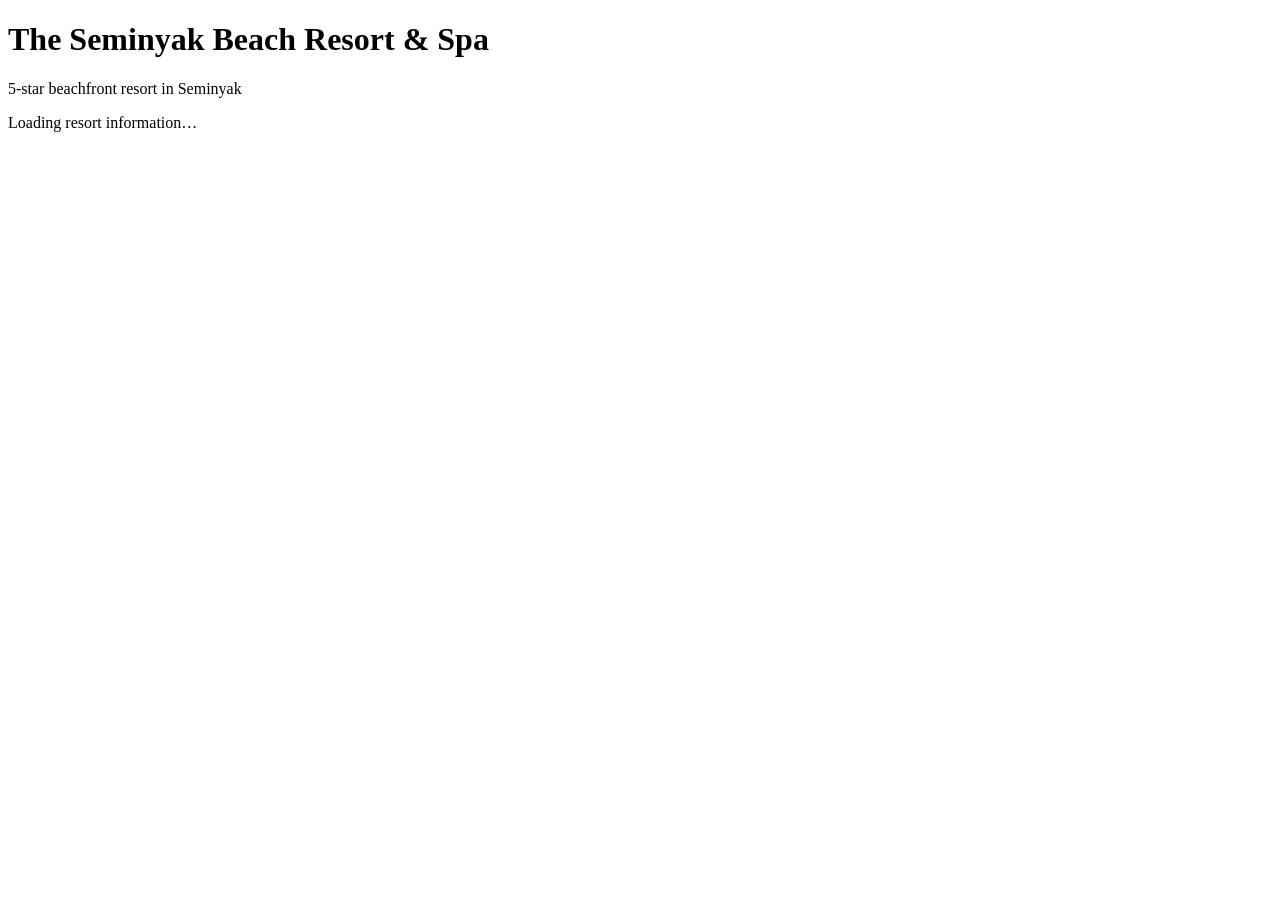
==== index.html @ 2ed4f2e4 "Add files via upload" ====
<!doctype html>
<html lang="en">
  <head>
    <meta charset="utf-8">
    <meta name="viewport" content="width=device-width, initial-scale=1">
    <meta name="theme-color" content="#263a34">
    <meta
      name="description"
      content="Discover dining, wellness, activities, and guest information at The Seminyak Beach Resort & Spa."
    >
    <meta property="og:type" content="website">
    <meta property="og:title" content="The Seminyak Beach Resort & Spa">
    <meta
      property="og:description"
      content="Your guide to dining, wellness, activities, and resort information."
    >
    <meta
      property="og:image"
      content="images/e98945f9-5d6e-4651-9211-f8a3d608f30f_Untitled-design.png"
    >
    <title>The Seminyak Beach Resort & Spa</title>
    <link
      rel="icon"
      href="images/e98945f9-5d6e-4651-9211-f8a3d608f30f_Untitled-design.png"
    >
    <link
      rel="stylesheet"
      href="https://cdn.jsdelivr.net/npm/bootstrap-icons@1.13.1/font/bootstrap-icons.min.css"
    >
    <link rel="stylesheet" href="styles/site.css">
    <script src="scripts/app.js" defer></script>
  </head>
  <body>
    <div class="page-backdrop" aria-hidden="true">
      <span class="background-image" id="background-image"></span>
      <span class="background-overlay" id="background-overlay"></span>
      <span class="glow glow-one"></span>
      <span class="glow glow-two"></span>
    </div>

    <main class="page-shell">
      <header class="profile" id="profile" aria-labelledby="profile-name">
        <div class="avatar-wrap" id="avatar-wrap" hidden>
          <img class="avatar" id="avatar" src="" alt="">
        </div>
        <p class="eyebrow" id="eyebrow"></p>
        <h1 id="profile-name">The Seminyak Beach Resort &amp; Spa</h1>
        <p class="profile-description" id="profile-description">
          5-star beachfront resort in Seminyak
        </p>
        <nav class="social-links" id="social-links" aria-label="Social media and contact"></nav>
      </header>

      <div class="content-status" id="content-status" role="status">
        <span class="status-dot" aria-hidden="true"></span>
        Loading resort information…
      </div>

      <div class="sections" id="sections" aria-live="polite"></div>

      <noscript>
        <div class="content-error">
          Please enable JavaScript to view the resort links.
        </div>
      </noscript>
    </main>
  </body>
</html>
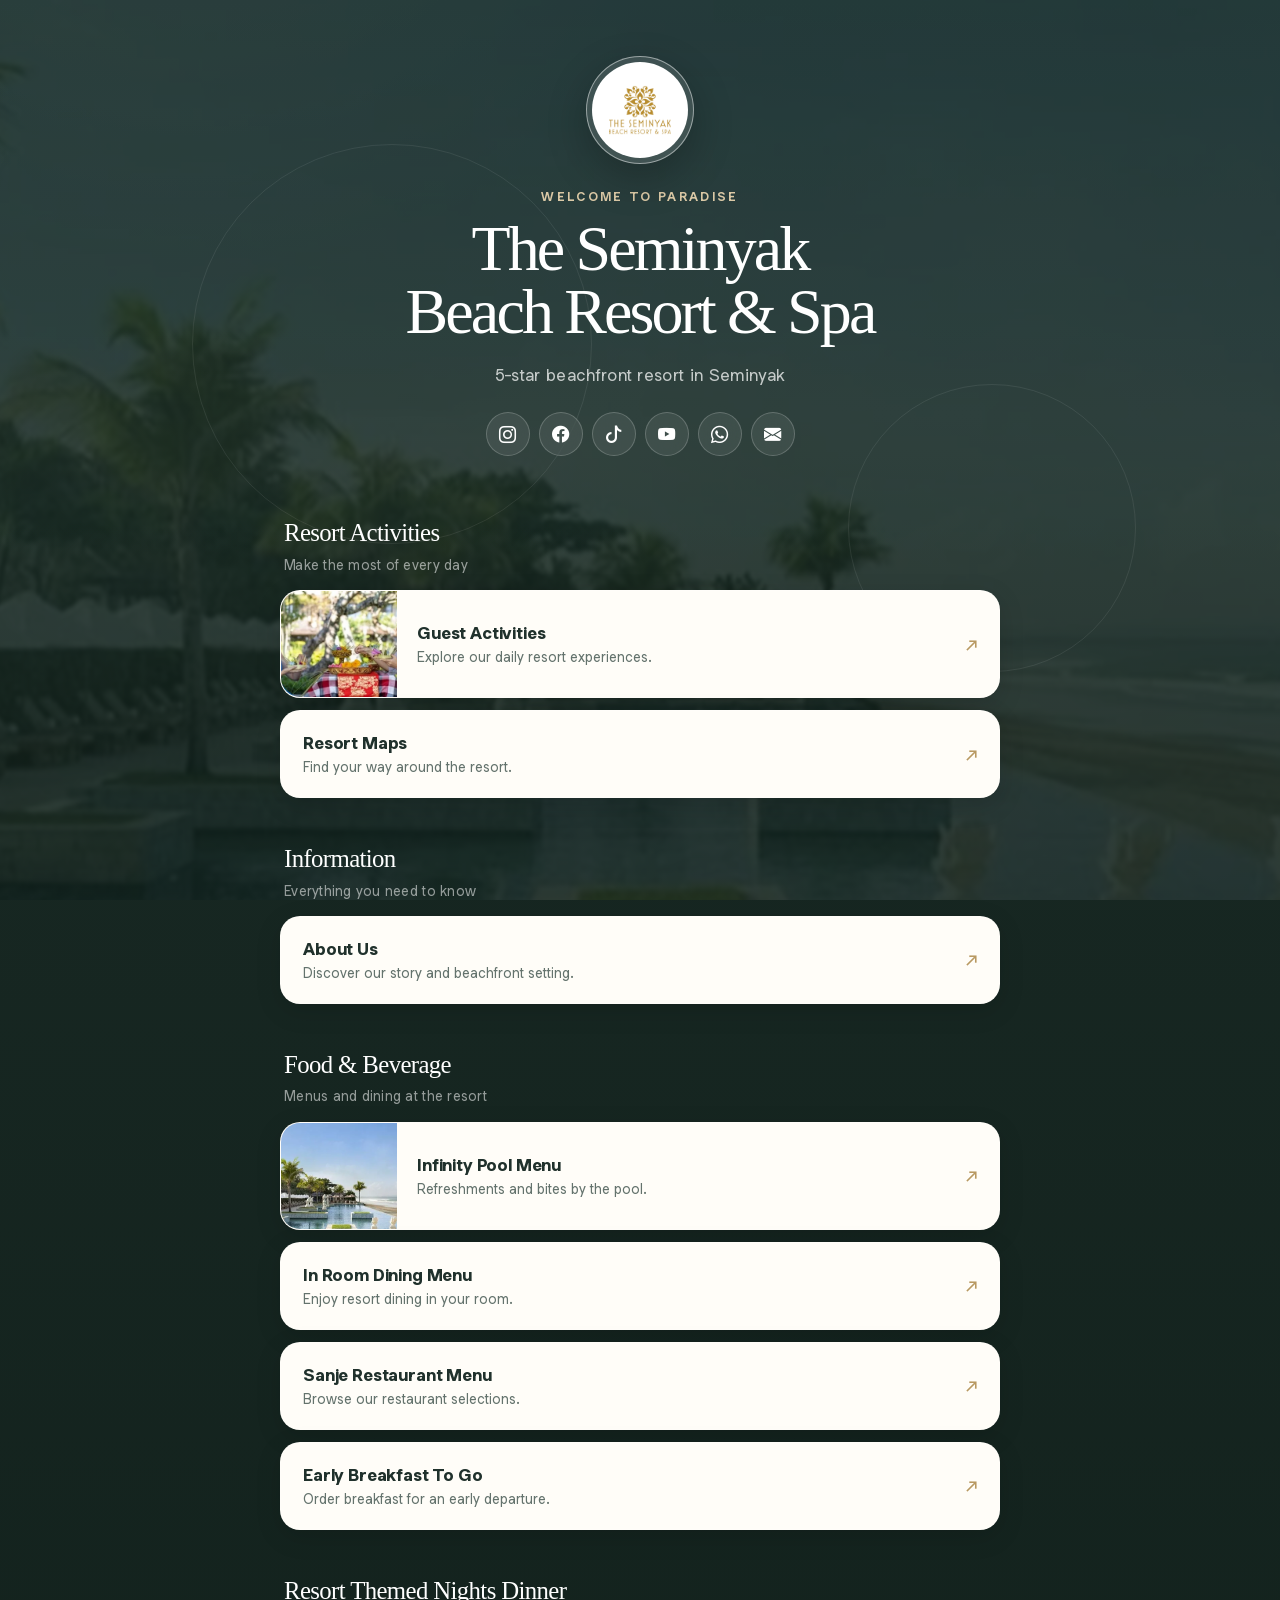
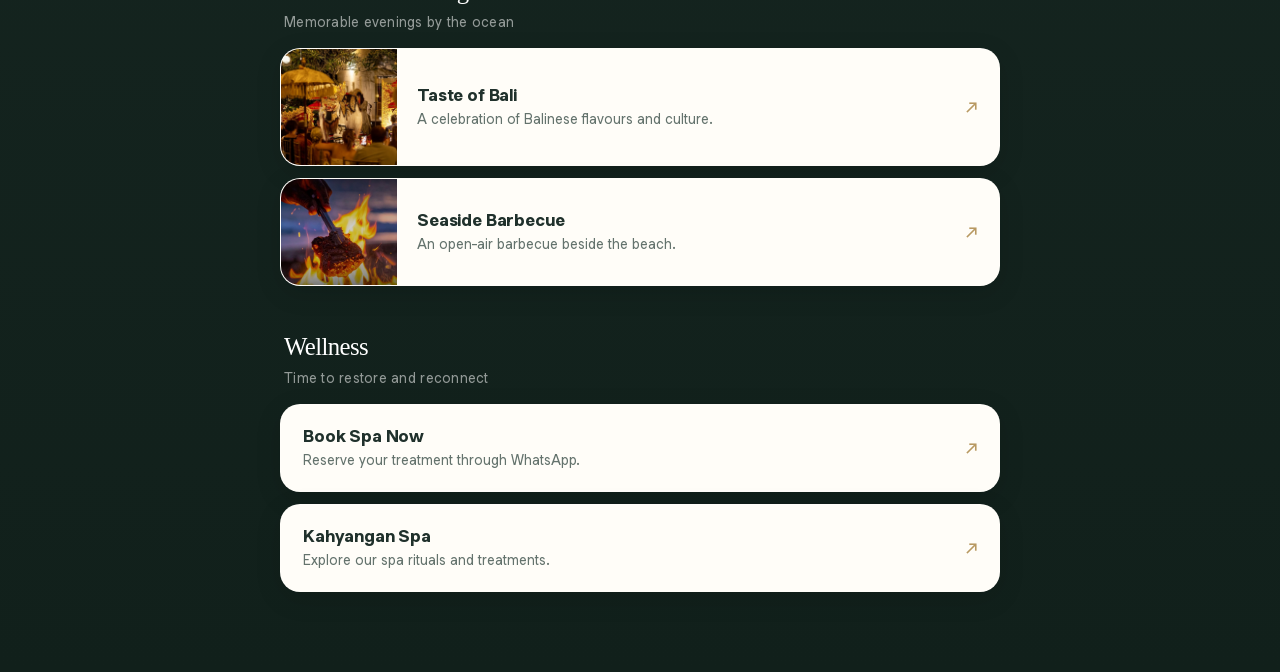
==== commit d96b8e58: "Add files via upload" ====
--- a/index.html
+++ b/index.html
@@ -27,8 +27,8 @@
       rel="stylesheet"
       href="https://cdn.jsdelivr.net/npm/bootstrap-icons@1.13.1/font/bootstrap-icons.min.css"
     >
-    <link rel="stylesheet" href="styles/site.css">
-    <script src="scripts/app.js" defer></script>
+    <link rel="stylesheet" href="site.css">
+    <script src="app.js" defer></script>
   </head>
   <body>
     <div class="page-backdrop" aria-hidden="true">
--- a/site.css
+++ b/site.css
@@ -0,0 +1,399 @@
+@font-face {
+  font-family: "Link Sans";
+  src: url("images/LinkSansProduct.woff2") format("woff2");
+  font-display: swap;
+}
+
+:root {
+  --background: #263a34;
+  --surface: #f4f0e7;
+  --card: #fffdf8;
+  --text: #20312c;
+  --muted: #64736d;
+  --accent: #b89962;
+  --shadow: 0 18px 50px rgba(13, 30, 24, 0.18);
+}
+
+* {
+  box-sizing: border-box;
+}
+
+html {
+  min-height: 100%;
+  background: var(--background);
+}
+
+body {
+  min-width: 320px;
+  min-height: 100vh;
+  margin: 0;
+  color: var(--text);
+  background:
+    radial-gradient(circle at 15% -10%, rgba(184, 153, 98, 0.28), transparent 32rem),
+    linear-gradient(180deg, var(--background) 0, #182823 37rem, #11201b 100%);
+  font-family: "Link Sans", Inter, ui-sans-serif, system-ui, -apple-system, BlinkMacSystemFont, "Segoe UI", sans-serif;
+  line-height: 1.5;
+  -webkit-font-smoothing: antialiased;
+}
+
+button,
+a {
+  -webkit-tap-highlight-color: transparent;
+}
+
+.page-backdrop {
+  position: fixed;
+  inset: 0;
+  z-index: 0;
+  overflow: hidden;
+  pointer-events: none;
+}
+
+.background-image,
+.background-overlay {
+  position: absolute;
+  inset: 0;
+}
+
+.background-image {
+  inset: -16px;
+  background-position: center;
+  background-size: cover;
+  opacity: 0;
+  filter: saturate(0.88) contrast(0.95);
+  transform: scale(1.025);
+}
+
+.background-overlay {
+  background:
+    linear-gradient(180deg, #10251e 0%, #182b25 46%, #0c1c17 100%),
+    var(--background);
+  opacity: 0.68;
+}
+
+.glow {
+  position: absolute;
+  border: 1px solid rgba(255, 255, 255, 0.08);
+  border-radius: 50%;
+}
+
+.glow-one {
+  top: 9rem;
+  left: calc(50% - 28rem);
+  width: 25rem;
+  height: 25rem;
+}
+
+.glow-two {
+  top: 24rem;
+  right: calc(50% - 31rem);
+  width: 18rem;
+  height: 18rem;
+}
+
+.page-shell {
+  position: relative;
+  z-index: 1;
+  width: min(100% - 28px, 720px);
+  margin: 0 auto;
+  padding: 56px 0 80px;
+}
+
+.profile {
+  color: #fff;
+  text-align: center;
+}
+
+.avatar-wrap {
+  width: 108px;
+  height: 108px;
+  margin: 0 auto 24px;
+  padding: 5px;
+  overflow: hidden;
+  border: 1px solid rgba(255, 255, 255, 0.48);
+  border-radius: 50%;
+  background: rgba(255, 255, 255, 0.12);
+  box-shadow: 0 14px 40px rgba(0, 0, 0, 0.24);
+  backdrop-filter: blur(12px);
+}
+
+.avatar {
+  display: block;
+  width: 100%;
+  height: 100%;
+  border-radius: 50%;
+  background: #f2eee5;
+  object-fit: cover;
+}
+
+.eyebrow {
+  min-height: 1.25rem;
+  margin: 0 0 10px;
+  color: #dbc9a6;
+  font-size: 0.73rem;
+  font-weight: 700;
+  letter-spacing: 0.2em;
+  text-transform: uppercase;
+}
+
+.profile h1 {
+  max-width: 590px;
+  margin: 0 auto;
+  font-family: Georgia, "Times New Roman", serif;
+  font-size: clamp(2.25rem, 7vw, 4rem);
+  font-weight: 400;
+  letter-spacing: -0.045em;
+  line-height: 0.98;
+  text-wrap: balance;
+}
+
+.profile-description {
+  margin: 20px auto 0;
+  color: rgba(255, 255, 255, 0.72);
+  font-size: 1rem;
+  letter-spacing: 0.02em;
+}
+
+.social-links {
+  display: flex;
+  flex-wrap: wrap;
+  justify-content: center;
+  gap: 9px;
+  margin-top: 25px;
+}
+
+.social-link {
+  display: inline-flex;
+  align-items: center;
+  justify-content: center;
+  width: 44px;
+  height: 44px;
+  padding: 0;
+  border: 1px solid rgba(255, 255, 255, 0.2);
+  border-radius: 999px;
+  color: #fff;
+  background: rgba(255, 255, 255, 0.08);
+  font-size: 1.08rem;
+  text-decoration: none;
+  backdrop-filter: blur(12px);
+  transition: transform 180ms ease, background 180ms ease, border-color 180ms ease;
+}
+
+.social-link .bi {
+  display: block;
+  line-height: 1;
+}
+
+.social-link:hover {
+  border-color: rgba(255, 255, 255, 0.52);
+  background: rgba(255, 255, 255, 0.16);
+  transform: translateY(-2px);
+}
+
+.social-link:focus-visible,
+.link-card:focus-visible {
+  outline: 3px solid #f4d9a5;
+  outline-offset: 4px;
+}
+
+.content-status,
+.content-error {
+  margin: 48px auto 0;
+  padding: 18px 20px;
+  border: 1px solid rgba(255, 255, 255, 0.14);
+  border-radius: 18px;
+  color: rgba(255, 255, 255, 0.78);
+  background: rgba(255, 255, 255, 0.08);
+  text-align: center;
+}
+
+.status-dot {
+  display: inline-block;
+  width: 7px;
+  height: 7px;
+  margin-right: 8px;
+  border-radius: 50%;
+  background: var(--accent);
+  box-shadow: 0 0 0 0 rgba(184, 153, 98, 0.7);
+  animation: pulse 1.5s infinite;
+}
+
+.sections {
+  margin-top: 58px;
+}
+
+.section {
+  margin-top: 42px;
+}
+
+.section:first-child {
+  margin-top: 0;
+}
+
+.section-heading {
+  margin: 0 4px 15px;
+  color: #fff;
+}
+
+.section-heading h2 {
+  margin: 0;
+  font-family: Georgia, "Times New Roman", serif;
+  font-size: 1.55rem;
+  font-weight: 400;
+  letter-spacing: -0.025em;
+}
+
+.section-heading p {
+  margin: 4px 0 0;
+  color: rgba(255, 255, 255, 0.54);
+  font-size: 0.82rem;
+  letter-spacing: 0.02em;
+}
+
+.link-list {
+  display: grid;
+  gap: 12px;
+}
+
+.link-card {
+  position: relative;
+  display: grid;
+  grid-template-columns: 1fr auto;
+  min-height: 88px;
+  overflow: hidden;
+  border: 1px solid rgba(255, 255, 255, 0.08);
+  border-radius: 20px;
+  color: var(--text);
+  background: var(--card);
+  box-shadow: 0 7px 26px rgba(0, 0, 0, 0.13);
+  text-decoration: none;
+  transform: translateZ(0);
+  transition: transform 200ms ease, box-shadow 200ms ease, border-color 200ms ease;
+}
+
+.link-card.has-image {
+  grid-template-columns: 116px minmax(0, 1fr) auto;
+}
+
+.link-card:hover {
+  border-color: rgba(184, 153, 98, 0.8);
+  box-shadow: var(--shadow);
+  transform: translateY(-3px);
+}
+
+.card-image {
+  width: 116px;
+  height: 100%;
+  min-height: 106px;
+  background: #d8d4ca;
+  object-fit: cover;
+}
+
+.card-copy {
+  align-self: center;
+  min-width: 0;
+  padding: 20px 22px;
+}
+
+.has-image .card-copy {
+  padding-left: 20px;
+}
+
+.card-title {
+  margin: 0;
+  font-size: 1rem;
+  font-weight: 750;
+  letter-spacing: -0.01em;
+  line-height: 1.25;
+}
+
+.card-description {
+  margin: 5px 0 0;
+  color: var(--muted);
+  font-size: 0.82rem;
+  line-height: 1.38;
+}
+
+.card-arrow {
+  align-self: center;
+  margin-right: 22px;
+  color: var(--accent);
+  font-size: 1.15rem;
+  transition: transform 180ms ease;
+}
+
+.link-card:hover .card-arrow {
+  transform: translate(2px, -2px);
+}
+
+@keyframes pulse {
+  70% {
+    box-shadow: 0 0 0 8px rgba(184, 153, 98, 0);
+  }
+
+  100% {
+    box-shadow: 0 0 0 0 rgba(184, 153, 98, 0);
+  }
+}
+
+@media (max-width: 560px) {
+  .page-shell {
+    width: min(100% - 22px, 720px);
+    padding-top: 36px;
+  }
+
+  .avatar-wrap {
+    width: 94px;
+    height: 94px;
+    margin-bottom: 20px;
+  }
+
+  .profile h1 {
+    max-width: 360px;
+    font-size: clamp(2.25rem, 12vw, 3.25rem);
+  }
+
+  .sections {
+    margin-top: 48px;
+  }
+
+  .section {
+    margin-top: 36px;
+  }
+
+  .link-card.has-image {
+    grid-template-columns: 92px minmax(0, 1fr) auto;
+  }
+
+  .card-image {
+    width: 92px;
+    min-height: 108px;
+  }
+
+  .card-copy {
+    padding: 18px 15px 18px 18px;
+  }
+
+  .has-image .card-copy {
+    padding-left: 15px;
+  }
+
+  .card-description {
+    font-size: 0.78rem;
+  }
+
+  .card-arrow {
+    margin-right: 16px;
+  }
+}
+
+@media (prefers-reduced-motion: reduce) {
+  *,
+  *::before,
+  *::after {
+    scroll-behavior: auto !important;
+    animation-duration: 0.01ms !important;
+    animation-iteration-count: 1 !important;
+    transition-duration: 0.01ms !important;
+  }
+}
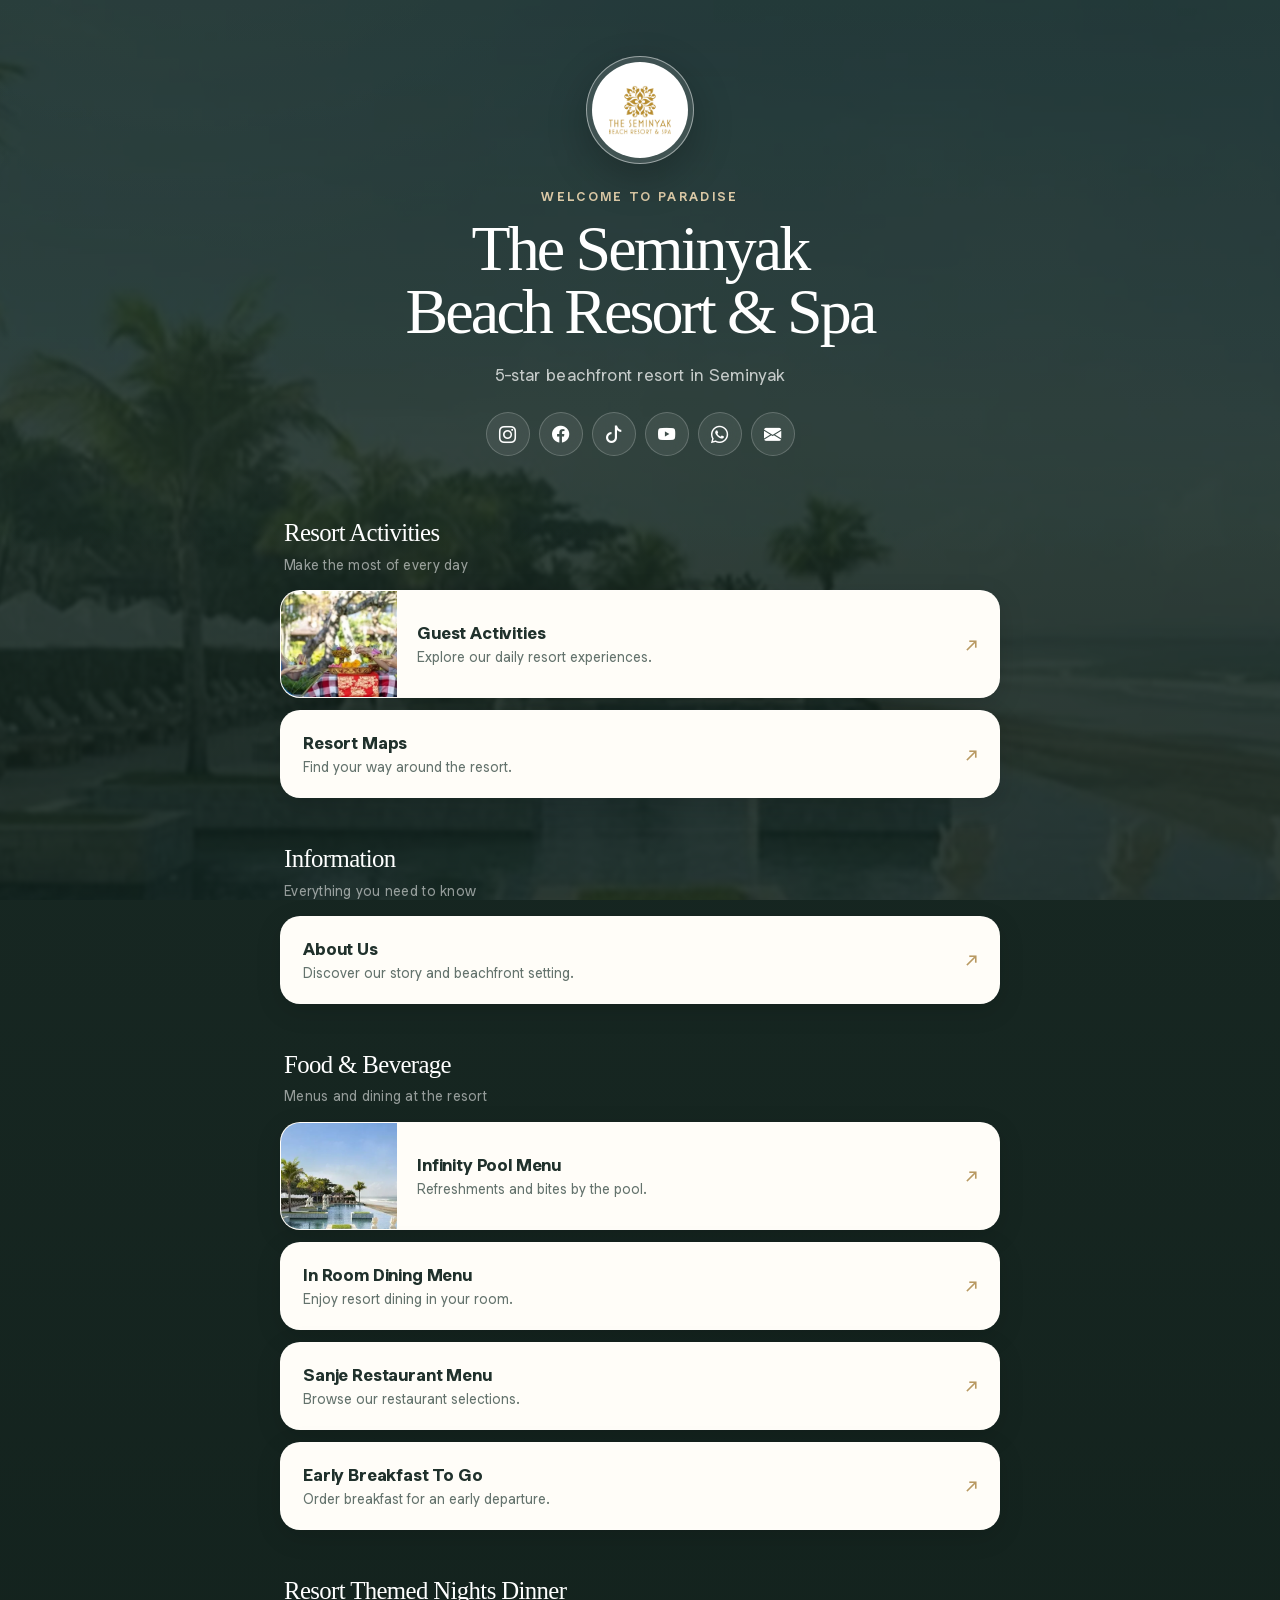
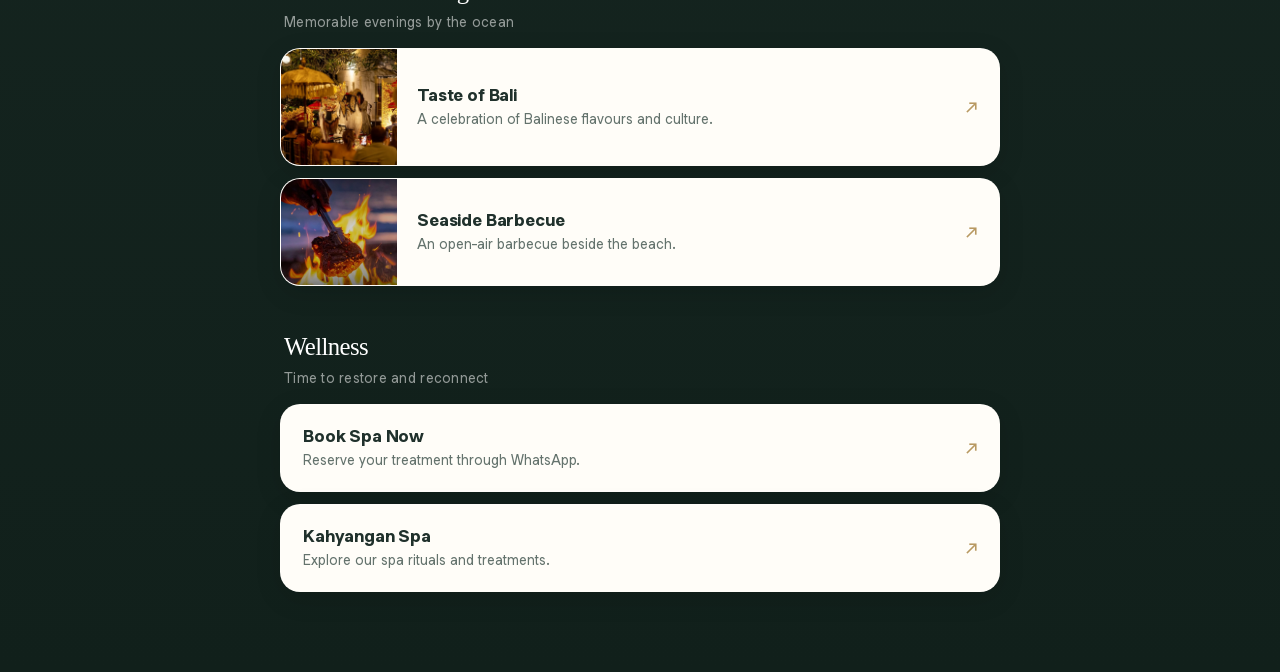
==== commit 2182b151: "lingkaran" ====
--- a/index.html
+++ b/index.html
@@ -34,8 +34,6 @@
     <div class="page-backdrop" aria-hidden="true">
       <span class="background-image" id="background-image"></span>
       <span class="background-overlay" id="background-overlay"></span>
-      <span class="glow glow-one"></span>
-      <span class="glow glow-two"></span>
     </div>
 
     <main class="page-shell">
--- a/site.css
+++ b/site.css
@@ -69,26 +69,6 @@
     linear-gradient(180deg, #10251e 0%, #182b25 46%, #0c1c17 100%),
     var(--background);
   opacity: 0.68;
-}
-
-.glow {
-  position: absolute;
-  border: 1px solid rgba(255, 255, 255, 0.08);
-  border-radius: 50%;
-}
-
-.glow-one {
-  top: 9rem;
-  left: calc(50% - 28rem);
-  width: 25rem;
-  height: 25rem;
-}
-
-.glow-two {
-  top: 24rem;
-  right: calc(50% - 31rem);
-  width: 18rem;
-  height: 18rem;
 }
 
 .page-shell {
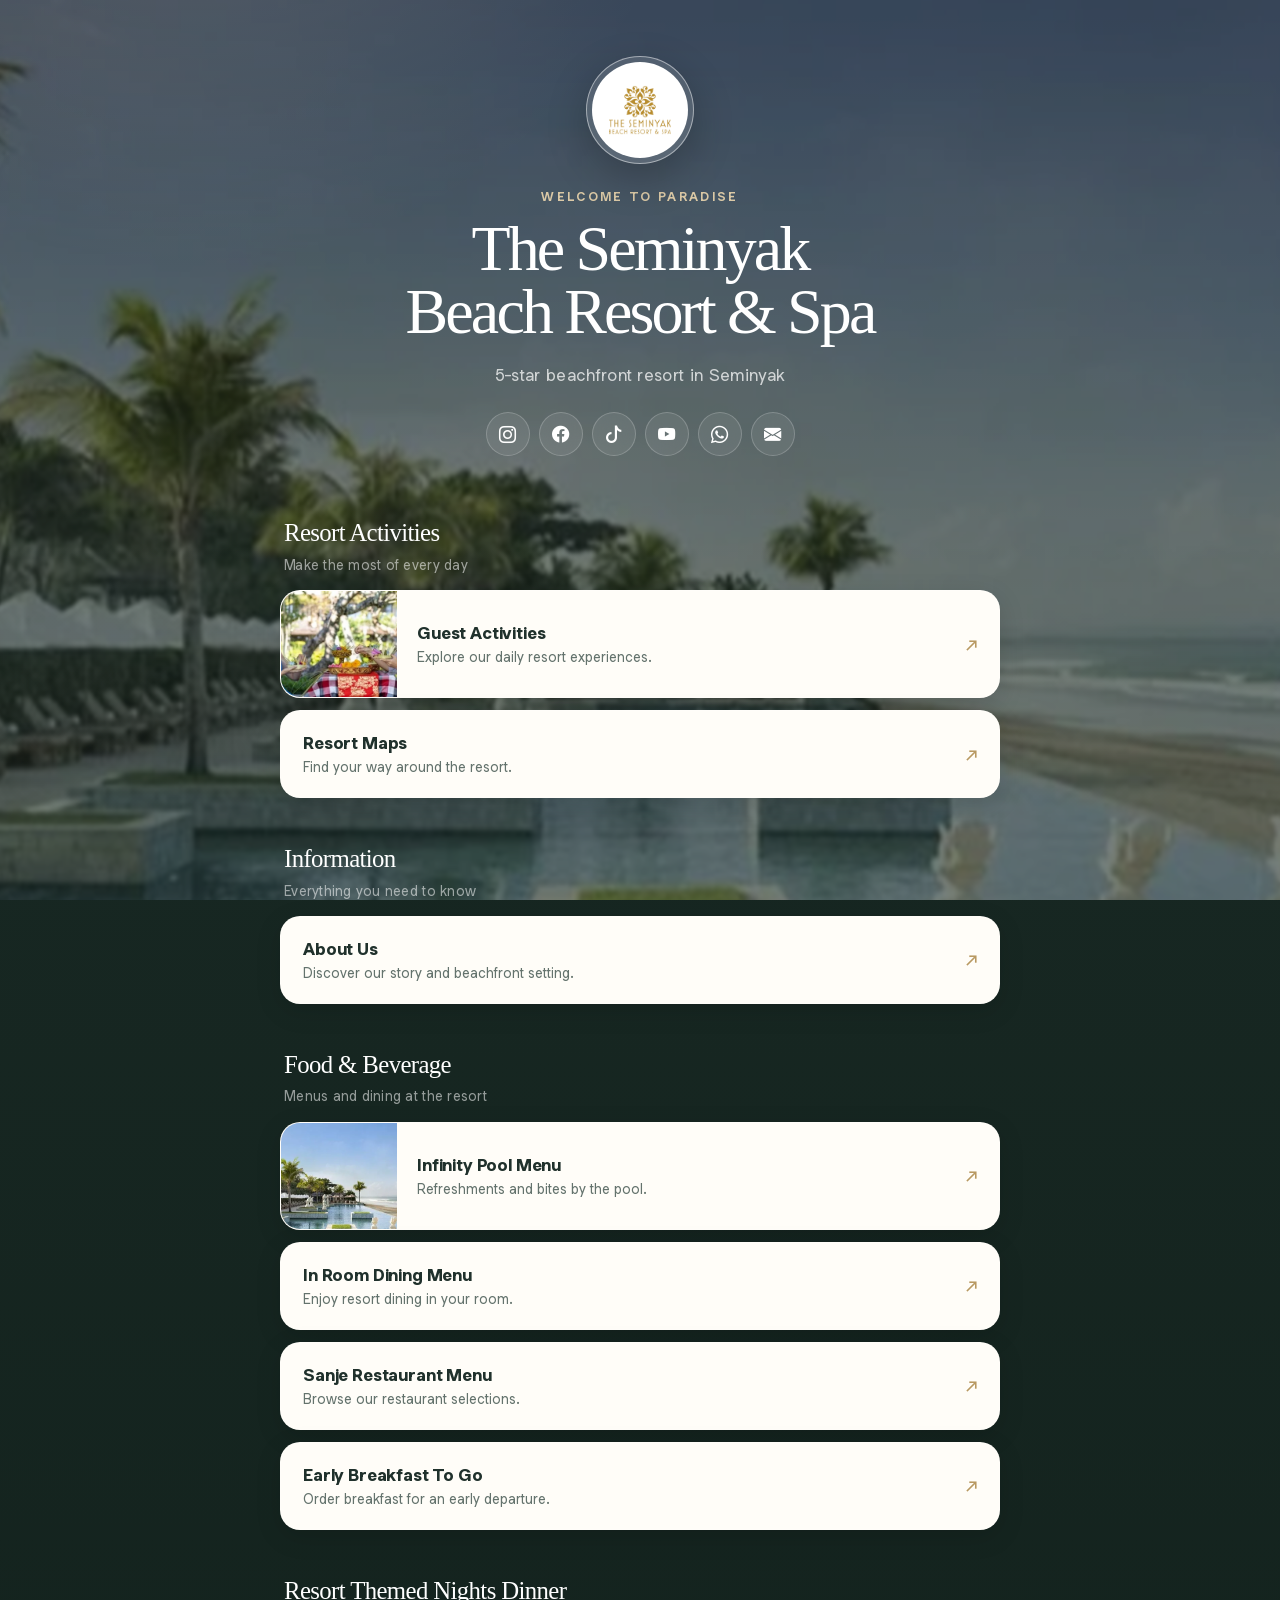
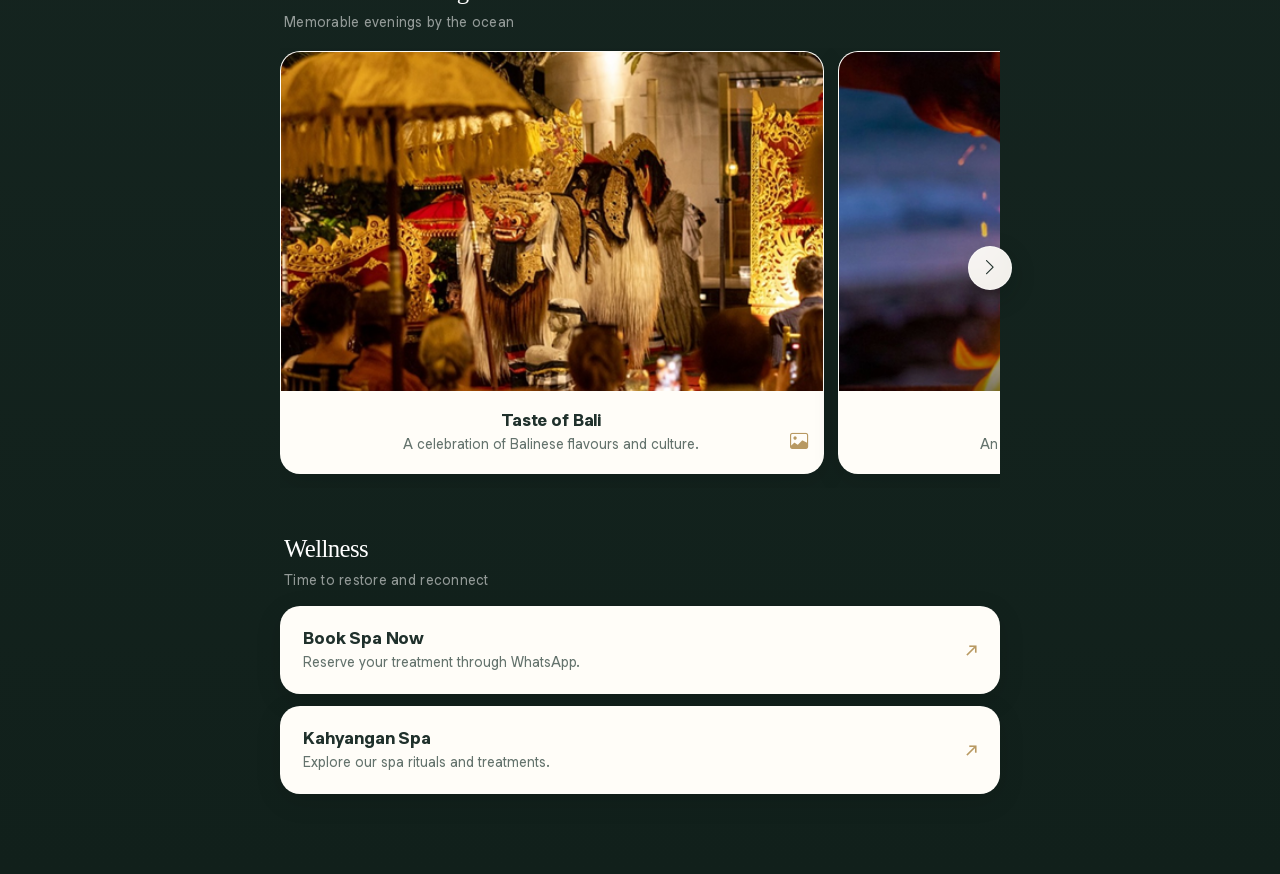
==== commit 79e4791c: "Add files via upload" ====
--- a/index.html
+++ b/index.html
@@ -62,5 +62,14 @@
         </div>
       </noscript>
     </main>
+
+    <dialog class="image-dialog" id="image-dialog" aria-label="Image preview">
+      <div class="image-dialog-panel" id="image-dialog-panel">
+        <button class="image-dialog-close" id="image-dialog-close" type="button" aria-label="Close image">
+          <i class="bi bi-x-lg" aria-hidden="true"></i>
+        </button>
+        <img class="image-dialog-image" id="image-dialog-image" src="" alt="">
+      </div>
+    </dialog>
   </body>
 </html>
--- a/site.css
+++ b/site.css
@@ -235,6 +235,106 @@
   gap: 12px;
 }
 
+.carousel-shell {
+  position: relative;
+}
+
+.link-list.is-carousel {
+  display: grid;
+  grid-auto-columns: 76%;
+  grid-auto-flow: column;
+  grid-template-columns: none;
+  gap: 14px;
+  overflow-x: auto;
+  padding: 3px 2px 14px;
+  scroll-behavior: smooth;
+  scroll-snap-type: x mandatory;
+  scrollbar-color: rgba(255, 255, 255, 0.32) transparent;
+  scrollbar-width: thin;
+}
+
+.link-list.is-carousel:focus-visible {
+  border-radius: 22px;
+  outline: 3px solid #f4d9a5;
+  outline-offset: 4px;
+}
+
+.is-carousel .link-card {
+  display: flex;
+  min-height: 100%;
+  flex-direction: column;
+  scroll-snap-align: start;
+}
+
+.is-carousel .link-card.has-image {
+  display: flex;
+}
+
+.is-carousel .card-image {
+  width: 100%;
+  height: auto;
+  min-height: 0;
+  aspect-ratio: 16 / 10;
+  object-fit: cover;
+}
+
+.is-carousel .card-copy {
+  width: 100%;
+  padding: 19px 22px 20px;
+  text-align: center;
+}
+
+.is-carousel .card-arrow {
+  position: absolute;
+  right: 15px;
+  bottom: 18px;
+  margin: 0;
+}
+
+.carousel-button {
+  position: absolute;
+  top: 50%;
+  z-index: 3;
+  display: grid;
+  width: 44px;
+  height: 44px;
+  place-items: center;
+  border: 1px solid rgba(255, 255, 255, 0.5);
+  border-radius: 50%;
+  color: var(--text);
+  background: rgba(255, 253, 248, 0.94);
+  box-shadow: 0 8px 24px rgba(7, 20, 15, 0.24);
+  font-size: 1.1rem;
+  cursor: pointer;
+  transform: translateY(-50%);
+  backdrop-filter: blur(10px);
+  transition: opacity 160ms ease, transform 160ms ease, background 160ms ease;
+}
+
+.carousel-button:hover:not(:disabled) {
+  background: #fff;
+  transform: translateY(-50%) scale(1.06);
+}
+
+.carousel-button:focus-visible {
+  outline: 3px solid #f4d9a5;
+  outline-offset: 3px;
+}
+
+.carousel-button:disabled {
+  visibility: hidden;
+  opacity: 0;
+  pointer-events: none;
+}
+
+.carousel-previous {
+  left: -12px;
+}
+
+.carousel-next {
+  right: -12px;
+}
+
 .link-card {
   position: relative;
   display: grid;
@@ -247,6 +347,11 @@
   background: var(--card);
   box-shadow: 0 7px 26px rgba(0, 0, 0, 0.13);
   text-decoration: none;
+  width: 100%;
+  padding: 0;
+  font: inherit;
+  text-align: left;
+  cursor: pointer;
   transform: translateZ(0);
   transition: transform 200ms ease, box-shadow 200ms ease, border-color 200ms ease;
 }
@@ -306,6 +411,69 @@
   transform: translate(2px, -2px);
 }
 
+.image-dialog {
+  width: fit-content;
+  max-width: 94vw;
+  max-height: 94vh;
+  padding: 0;
+  overflow: visible;
+  border: 0;
+  border-radius: 24px;
+  color: var(--text);
+  background: transparent;
+}
+
+.image-dialog::backdrop {
+  background: rgba(8, 20, 16, 0.82);
+  backdrop-filter: blur(8px);
+}
+
+.image-dialog-panel {
+  position: relative;
+  display: grid;
+  place-items: center;
+  background: transparent;
+}
+
+.image-dialog-image {
+  display: block;
+  width: auto;
+  height: auto;
+  max-width: 94vw;
+  max-height: 90vh;
+  border-radius: 20px;
+  background: #162821;
+  box-shadow: 0 30px 90px rgba(0, 0, 0, 0.48);
+  object-fit: contain;
+}
+
+.image-dialog-close {
+  position: absolute;
+  top: 12px;
+  right: 12px;
+  z-index: 2;
+  display: grid;
+  width: 42px;
+  height: 42px;
+  place-items: center;
+  border: 1px solid rgba(255, 255, 255, 0.46);
+  border-radius: 50%;
+  color: #fff;
+  background: rgba(12, 24, 19, 0.72);
+  font-size: 1rem;
+  cursor: pointer;
+  backdrop-filter: blur(8px);
+}
+
+.image-dialog-close:hover {
+  background: rgba(12, 24, 19, 0.92);
+}
+
+.image-dialog-close:focus-visible {
+  outline: 3px solid #f4d9a5;
+  outline-offset: 3px;
+}
+
 @keyframes pulse {
   70% {
     box-shadow: 0 0 0 8px rgba(184, 153, 98, 0);
@@ -341,6 +509,25 @@
     margin-top: 36px;
   }
 
+  .link-list.is-carousel {
+    grid-auto-columns: 86%;
+    margin-right: -11px;
+    padding-right: 11px;
+  }
+
+  .carousel-button {
+    width: 40px;
+    height: 40px;
+  }
+
+  .carousel-previous {
+    left: -7px;
+  }
+
+  .carousel-next {
+    right: -7px;
+  }
+
   .link-card.has-image {
     grid-template-columns: 92px minmax(0, 1fr) auto;
   }
@@ -364,6 +551,21 @@
 
   .card-arrow {
     margin-right: 16px;
+  }
+
+  .is-carousel .card-image {
+    width: 100%;
+    min-height: 0;
+  }
+
+  .is-carousel .card-copy {
+    padding: 18px 20px 20px;
+  }
+
+  .is-carousel .card-arrow {
+    right: 13px;
+    bottom: 18px;
+    margin: 0;
   }
 }
 
